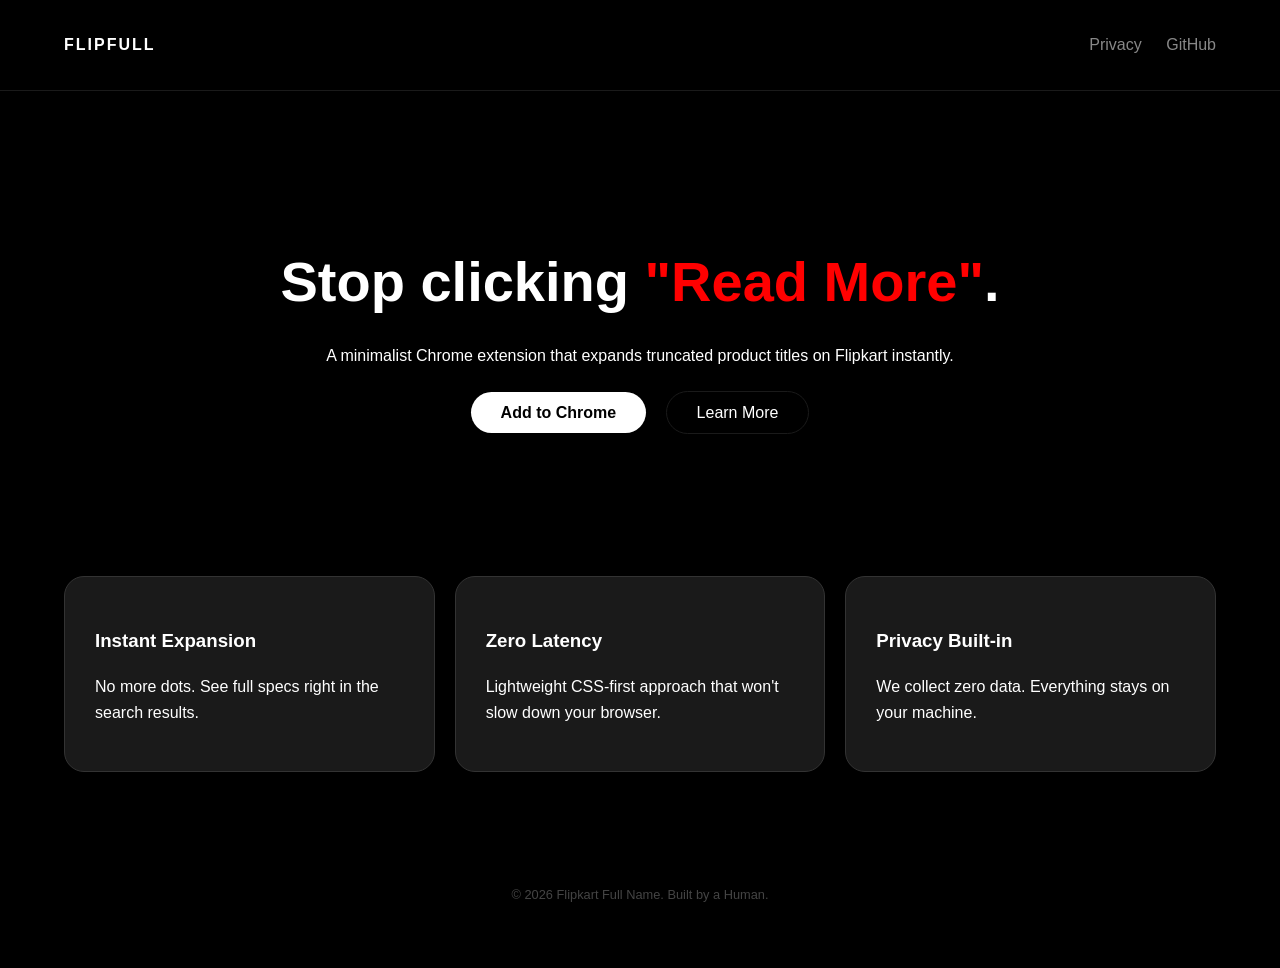
==== index.html @ 8f0cf098 "File_changes File_changes" ====
<!DOCTYPE html>
<html lang="en">
<head>
    <meta charset="UTF-8">
    <meta name="viewport" content="width=device-width, initial-scale=1.0">
    <title>Flipkart Full Name | Reveal the Truth</title>
    <link rel="stylesheet" href="style.css">
</head>
<body>
    <nav>
        <div class="logo">FLIPFULL</div>
        <div class="links">
            <a href="privacy.html">Privacy</a>
            <a href="https://github.com/YOUR_USERNAME" target="_blank">GitHub</a>
        </div>
    </nav>

    <main>
        <section class="hero">
            <h1>Stop clicking <span class="accent">"Read More"</span>.</h1>
            <p>A minimalist Chrome extension that expands truncated product titles on Flipkart instantly.</p>
            <div class="cta-group">
                <a href="YOUR_CHROME_STORE_URL" class="btn-primary">Add to Chrome</a>
                <a href="#features" class="btn-secondary">Learn More</a>
            </div>
        </section>

        <section id="features" class="features">
            <div class="feature-card">
                <h3>Instant Expansion</h3>
                <p>No more dots. See full specs right in the search results.</p>
            </div>
            <div class="feature-card">
                <h3>Zero Latency</h3>
                <p>Lightweight CSS-first approach that won't slow down your browser.</p>
            </div>
            <div class="feature-card">
                <h3>Privacy Built-in</h3>
                <p>We collect zero data. Everything stays on your machine.</p>
            </div>
        </section>
    </main>

    <footer>
        <p>&copy; 2026 Flipkart Full Name. Built by a Human.</p>
    </footer>
</body>
</html>
---- style.css ----
:root {
    --bg: #000000;
    --text: #ffffff;
    --accent: #ff0000; /* Nothing Red */
    --secondary: #1a1a1a;
}

body {
    margin: 0;
    font-family: 'Inter', -apple-system, sans-serif;
    background: var(--bg);
    color: var(--text);
    line-height: 1.6;
}

nav {
    display: flex;
    justify-content: space-between;
    padding: 2rem 5%;
    border-bottom: 1px solid var(--secondary);
}

.logo { font-weight: 800; letter-spacing: 2px; text-decoration: none; color: white; }
.links a { margin-left: 20px; text-decoration: none; color: #888; transition: 0.3s; }
.links a:hover { color: var(--text); }

.hero {
    padding: 100px 5%;
    text-align: center;
}

h1 { font-size: 3.5rem; margin-bottom: 1rem; }
.accent { color: var(--accent); }

.cta-group { margin-top: 2rem; }

.btn-primary {
    background: var(--text);
    color: var(--bg);
    padding: 12px 30px;
    text-decoration: none;
    border-radius: 50px;
    font-weight: bold;
    margin-right: 15px;
}

.btn-secondary {
    border: 1px solid var(--secondary);
    color: var(--text);
    padding: 12px 30px;
    text-decoration: none;
    border-radius: 50px;
}

.features {
    display: grid;
    grid-template-columns: repeat(auto-fit, minmax(250px, 1fr));
    gap: 20px;
    padding: 50px 5%;
}

.feature-card {
    background: var(--secondary);
    padding: 30px;
    border-radius: 20px;
    border: 1px solid #333;
}

.legal-content {
    max-width: 800px;
    margin: 50px auto;
    padding: 0 5%;
}

footer {
    text-align: center;
    padding: 50px;
    color: #444;
    font-size: 0.8rem;
}
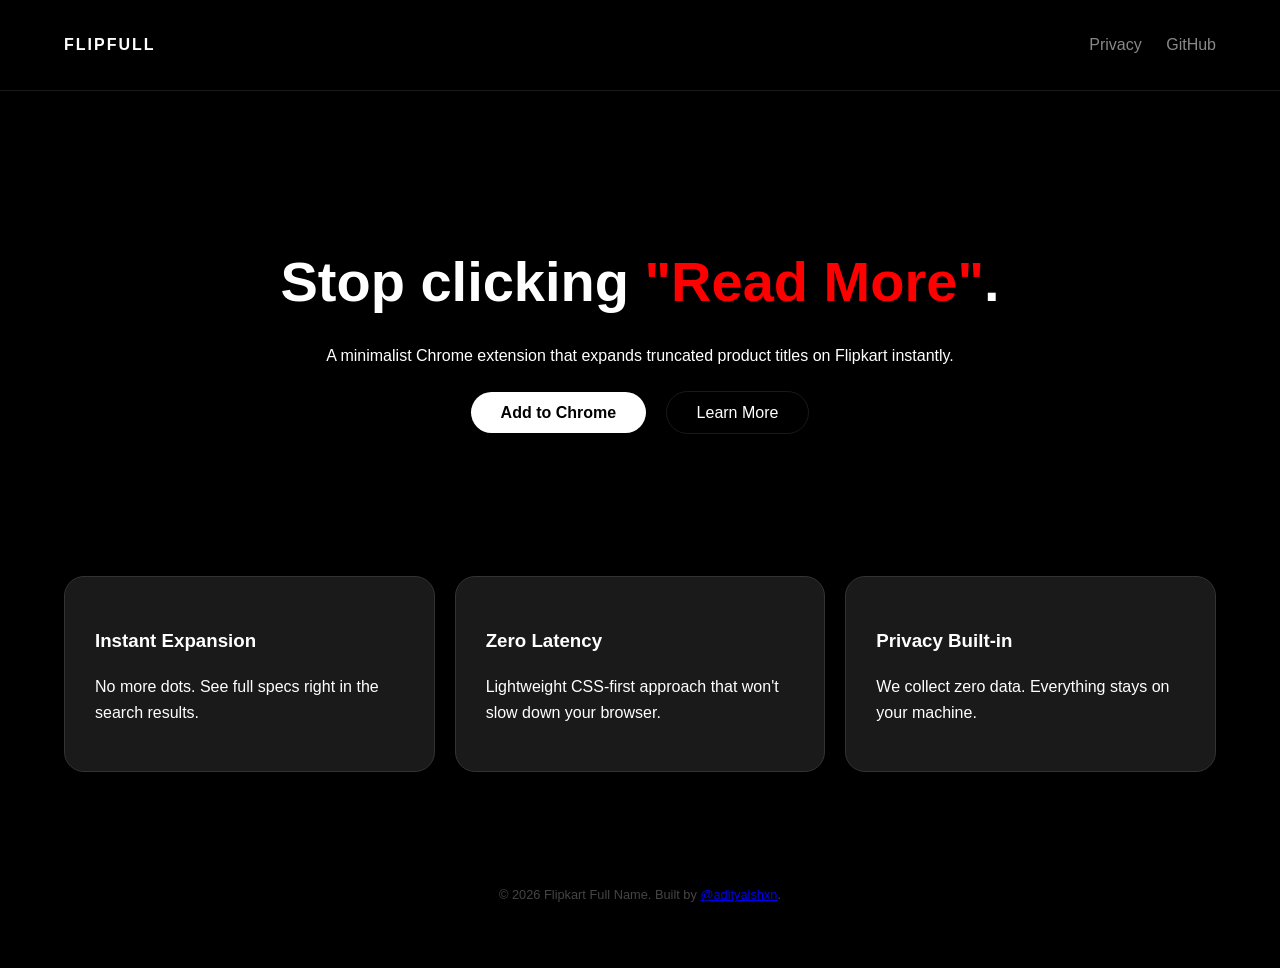
==== commit 6ee48d5f: "built by me" ====
--- a/index.html
+++ b/index.html
@@ -21,7 +21,7 @@
             <p>A minimalist Chrome extension that expands truncated product titles on Flipkart instantly.</p>
             <div class="cta-group">
                 <a href="YOUR_CHROME_STORE_URL" class="btn-primary">Add to Chrome</a>
-                <a href="#features" class="btn-secondary">Learn More</a>
+                <a href="https://docs.google.com/document/d/1YAOBLLH9vZdkJNYqQcsKT9eaFjL8uENCZp4zIkihgwY/edit?usp=sharing" target="_blank" rel="noopener noreferrer" class="btn-secondary">Learn More</a>
             </div>
         </section>
 
@@ -42,7 +42,7 @@
     </main>
 
     <footer>
-        <p>&copy; 2026 Flipkart Full Name. Built by a Human.</p>
+        <p>&copy; 2026 Flipkart Full Name. Built by <a href="https://x.com/adityaishxn" target="_blank" rel="noopener noreferrer">@adityaishxn</a>.</p>
     </footer>
 </body>
 </html>
